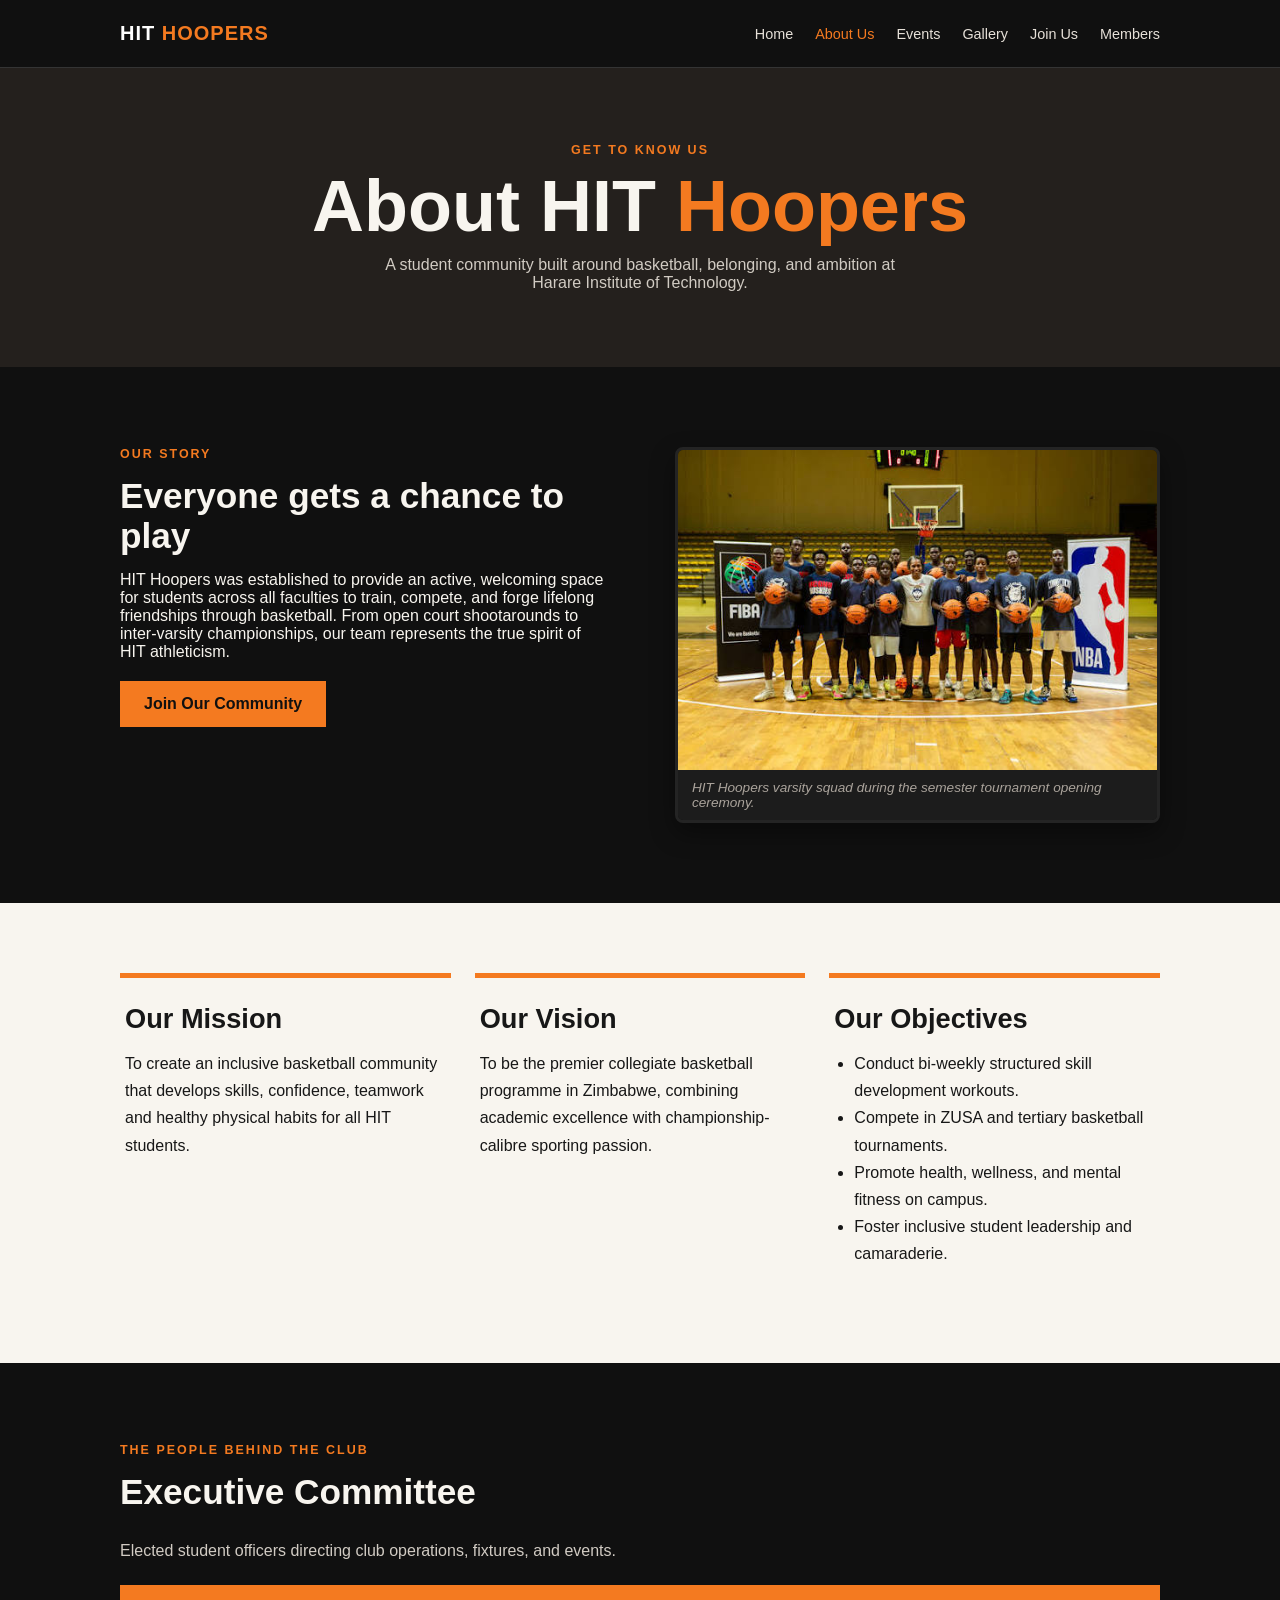
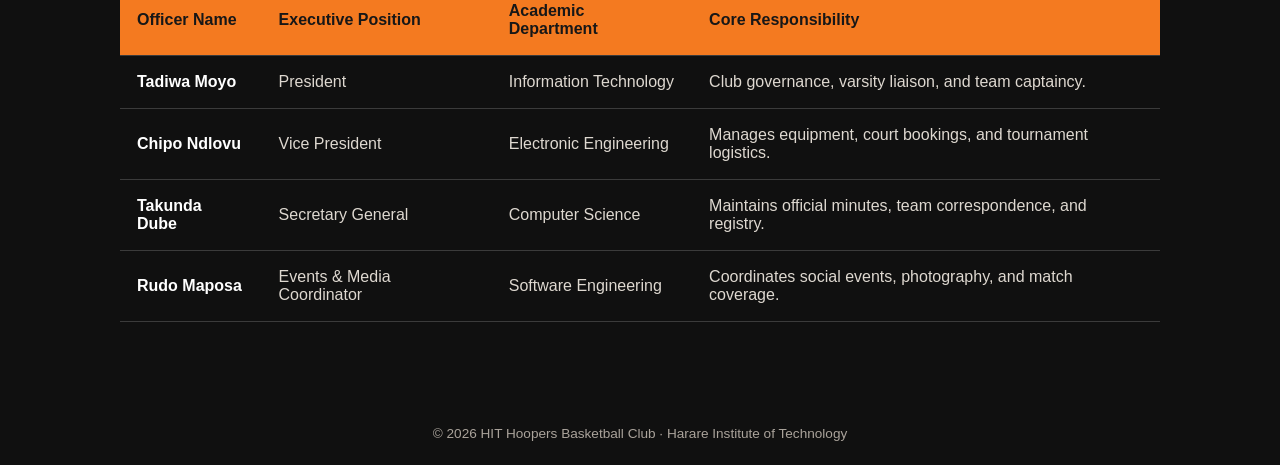
==== about.html @ 49d8e0f3 "feat: complete ICS 2102 Web Development Mini Project - HIT Hoopers website" ====
<!DOCTYPE html>
<html lang="en">
<head>
  <meta charset="UTF-8">
  <meta name="viewport" content="width=device-width, initial-scale=1.0">
  <title>HIT Hoopers | About Us</title>
  <link rel="stylesheet" href="css/style.css">
  <script src="JS/script.js" defer></script>
</head>
<body>
  <header class="site-header">
    <nav class="navigation">
      <a class="logo" href="index.html">HIT <span>HOOPERS</span></a>
      <ul class="nav-links">
        <li><a href="index.html">Home</a></li>
        <li><a class="active" href="about.html">About Us</a></li>
        <li><a href="events.html">Events</a></li>
        <li><a href="gallery.html">Gallery</a></li>
        <li><a href="contact.html">Join Us</a></li>
        <li><a href="members.php">Members</a></li>
      </ul>
    </nav>
  </header>

  <main>
    <section class="page-banner reveal">
      <p class="eyebrow">GET TO KNOW US</p>
      <h1>About HIT <span>Hoopers</span></h1>
      <p>A student community built around basketball, belonging, and ambition at Harare Institute of Technology.</p>
    </section>

    <!-- Club Story with Featured Image -->
    <section class="about-introduction content-section reveal">
      <div>
        <p class="eyebrow">OUR STORY</p>
        <h2>Everyone gets a chance to play</h2>
        <p style="margin-top: 15px; margin-bottom: 20px;">
          HIT Hoopers was established to provide an active, welcoming space for students
          across all faculties to train, compete, and forge lifelong friendships through basketball.
          From open court shootarounds to inter-varsity championships, our team represents
          the true spirit of HIT athleticism.
        </p>
        <a class="button" href="contact.html">Join Our Community</a>
      </div>

      <div>
        <figure style="overflow: hidden; border-radius: 8px; border: 3px solid #242424; box-shadow: 0 10px 25px rgba(0,0,0,0.4);">
          <img src="images/campus-hoops-team-lineup.jpeg" alt="HIT Hoopers basketball team lineup" style="width: 100%; height: auto; display: block; object-fit: cover;">
          <figcaption style="padding: 10px 14px; background: #1c1c1c; color: #aaa39b; font-size: 0.85rem; font-style: italic;">
            HIT Hoopers varsity squad during the semester tournament opening ceremony.
          </figcaption>
        </figure>
      </div>
    </section>

    <!-- Mission, Vision & Objectives (Lists demonstration) -->
    <section class="purpose-section reveal">
      <article class="purpose-card">
        <h2>Our Mission</h2>
        <p>To create an inclusive basketball community that develops skills, confidence, teamwork and healthy physical habits for all HIT students.</p>
      </article>

      <article class="purpose-card">
        <h2>Our Vision</h2>
        <p>To be the premier collegiate basketball programme in Zimbabwe, combining academic excellence with championship-calibre sporting passion.</p>
      </article>

      <article class="purpose-card">
        <h2>Our Objectives</h2>
        <ul>
          <li>Conduct bi-weekly structured skill development workouts.</li>
          <li>Compete in ZUSA and tertiary basketball tournaments.</li>
          <li>Promote health, wellness, and mental fitness on campus.</li>
          <li>Foster inclusive student leadership and camaraderie.</li>
        </ul>
      </article>
    </section>

    <!-- Committee Members Table (Table demonstration) -->
    <section class="committee-section content-section reveal">
      <div>
        <p class="eyebrow">THE PEOPLE BEHIND THE CLUB</p>
        <h2>Executive Committee</h2>
        <p style="color: #d1cbc3; margin-bottom: 25px;">Elected student officers directing club operations, fixtures, and events.</p>
      </div>

      <div class="table-wrapper">
        <table>
          <thead>
            <tr>
              <th>Officer Name</th>
              <th>Executive Position</th>
              <th>Academic Department</th>
              <th>Core Responsibility</th>
            </tr>
          </thead>
          <tbody>
            <tr>
              <td style="font-weight: bold; color: #fff;">Tadiwa Moyo</td>
              <td>President</td>
              <td>Information Technology</td>
              <td>Club governance, varsity liaison, and team captaincy.</td>
            </tr>
            <tr>
              <td style="font-weight: bold; color: #fff;">Chipo Ndlovu</td>
              <td>Vice President</td>
              <td>Electronic Engineering</td>
              <td>Manages equipment, court bookings, and tournament logistics.</td>
            </tr>
            <tr>
              <td style="font-weight: bold; color: #fff;">Takunda Dube</td>
              <td>Secretary General</td>
              <td>Computer Science</td>
              <td>Maintains official minutes, team correspondence, and registry.</td>
            </tr>
            <tr>
              <td style="font-weight: bold; color: #fff;">Rudo Maposa</td>
              <td>Events & Media Coordinator</td>
              <td>Software Engineering</td>
              <td>Coordinates social events, photography, and match coverage.</td>
            </tr>
          </tbody>
        </table>
      </div>
    </section>
  </main>

  <footer class="site-footer">
    <p>&copy; 2026 HIT Hoopers Basketball Club · Harare Institute of Technology</p>
  </footer>
</body>
</html>
---- css/style.css ----
/* A small reset makes spacing more predictable on every browser. */
* {
  box-sizing: border-box;
  margin: 0;
  padding: 0;
}

body {
  background-color: #101010;
  color: #f8f5ef;
  font-family: Arial, Helvetica, sans-serif;
}

.site-header {
  background-color: #101010;
  border-bottom: 1px solid #343434;
  position: sticky;
  top: 0;
  transition: background-color 0.3s, box-shadow 0.3s;
  z-index: 10;
}

.site-header.scrolled {
  background-color: rgba(16, 16, 16, 0.96);
  box-shadow: 0 5px 18px rgba(0, 0, 0, 0.35);
}

.navigation {
  align-items: center;
  display: flex;
  justify-content: space-between;
  margin: auto;
  max-width: 1100px;
  padding: 22px 30px;
}

.logo {
  color: #ffffff;
  font-size: 1.25rem;
  font-weight: bold;
  letter-spacing: 1px;
  text-decoration: none;
}

.logo span,
.eyebrow,
h1 span {
  color: #f47a20;
}

.nav-links {
  display: flex;
  gap: 22px;
  list-style: none;
}

.nav-links a {
  color: #e6e0d8;
  font-size: 0.9rem;
  text-decoration: none;
}

.nav-links a:hover,
.nav-links .active {
  color: #f47a20;
}

.hero {
  align-items: center;
  background: linear-gradient(115deg, #171717 55%, #27211d);
  display: flex;
  gap: 70px;
  justify-content: center;
  min-height: 510px;
  padding: 70px 30px;
  position: relative;
}

.hero::before {
  animation: court-lines 12s linear infinite;
  background-image: repeating-linear-gradient(90deg, transparent 0, transparent 95px, rgba(244, 122, 32, 0.08) 96px, transparent 97px);
  content: "";
  inset: 0;
  pointer-events: none;
  position: absolute;
}

.hero-content,
.basketball {
  position: relative;
}

.hero-content {
  max-width: 530px;
}

.eyebrow {
  font-size: 0.78rem;
  font-weight: bold;
  letter-spacing: 2px;
  margin-bottom: 15px;
}

h1 {
  font-size: clamp(3rem, 7vw, 5.5rem);
  line-height: 0.95;
  margin-bottom: 22px;
}

.hero-text {
  color: #d1cbc3;
  font-size: 1.1rem;
  line-height: 1.6;
  margin-bottom: 30px;
  max-width: 480px;
}

.anime-quote {
  background: rgba(244, 122, 32, 0.1);
  border-left: 4px solid #f47a20;
  color: #ffffff;
  font-size: 1.15rem;
  font-style: italic;
  line-height: 1.5;
  margin: 0 0 28px;
  max-width: 470px;
  padding: 15px 18px;
}

.quote-label {
  color: #f47a20;
  display: block;
  font-size: 0.7rem;
  font-style: normal;
  font-weight: bold;
  letter-spacing: 1.8px;
  margin-bottom: 5px;
}

.anime-quote cite {
  color: #d1cbc3;
  display: block;
  font-size: 0.8rem;
  font-style: normal;
  margin-top: 6px;
}

.button {
  background-color: #f47a20;
  color: #101010;
  display: inline-block;
  font-weight: bold;
  padding: 14px 24px;
  text-decoration: none;
}

.button:hover {
  background-color: #ff974a;
}

/* This circle and its curved lines create a basketball without an image. */
.basketball {
  background-color: #f47a20;
  border: 7px solid #171717;
  border-radius: 50%;
  height: 250px;
  overflow: hidden;
  position: relative;
  transform: rotate(-12deg);
  width: 250px;
}

.ball-line {
  border: 6px solid #171717;
  border-radius: 50%;
  position: absolute;
}

.line-one {
  height: 360px;
  left: -195px;
  top: -61px;
  width: 300px;
}

.line-two {
  height: 360px;
  right: -195px;
  top: -61px;
  width: 300px;
}

.line-three {
  border-left: 0;
  border-right: 0;
  height: 160px;
  left: -8px;
  top: 40px;
  width: 250px;
}

.welcome-section {
  align-items: center;
  background-color: #f8f5ef;
  color: #161616;
  display: flex;
  gap: 80px;
  justify-content: center;
  padding: 70px 30px;
}

h2 {
  font-size: 2.2rem;
}

.welcome-section > p {
  line-height: 1.7;
  max-width: 470px;
}

.site-footer {
  color: #aaa39b;
  font-size: 0.85rem;
  padding: 24px 30px;
  text-align: center;
}

/* Gentle page and hover animations. */
.page-banner > *, .hero-content, .welcome-section > * { animation: appear 0.8s ease-out both; }
.page-banner > *:nth-child(2) { animation-delay: 0.12s; }
.page-banner > *:nth-child(3) { animation-delay: 0.24s; }
.basketball { animation: float-ball 3.5s ease-in-out infinite; }
@keyframes appear { from { opacity: 0; transform: translateY(20px); } to { opacity: 1; transform: translateY(0); } }
@keyframes float-ball { 0%, 100% { transform: rotate(-12deg) translateY(0); } 50% { transform: rotate(-4deg) translateY(-13px); } }
@keyframes court-lines { from { background-position: 0 0; } to { background-position: 192px 0; } }

.js-enabled .reveal { opacity: 0; transform: translateY(35px); transition: opacity 0.75s ease-out, transform 0.75s ease-out; }
.js-enabled .reveal.visible { opacity: 1; transform: translateY(0); }

/* Events */
.section-intro { color: #f47a20; font-weight: bold; margin-bottom: 22px; text-transform: uppercase; }
.event-list { display: grid; gap: 18px; grid-template-columns: repeat(3, 1fr); }
.event-card { animation: appear 0.7s ease-out both; background: #242424; border-bottom: 4px solid #f47a20; padding: 28px; transition: transform 0.25s, background-color 0.25s; }
.event-card:hover { background-color: #302b27; transform: translateY(-8px); }
.event-date { color: #f47a20; font-weight: bold; letter-spacing: 1px; margin-bottom: 25px; }
.event-card h2 { font-size: 1.55rem; margin-bottom: 10px; }.event-card > p:not(.event-date) { color: #d1cbc3; margin-bottom: 28px; }.event-card a { color: #fff; font-weight: bold; text-decoration: none; }

@media (max-width: 950px) {
  .event-list {
    grid-template-columns: repeat(2, minmax(0, 1fr));
  }
}

@media (max-width: 560px) {
  .events-section.content-section {
    padding-left: 18px;
    padding-right: 18px;
  }

  .event-list {
    grid-template-columns: 1fr;
  }

  .event-card {
    padding: 23px;
  }

  .event-card h2 {
    font-size: 1.35rem;
  }
}

/* Gallery */
.gallery-grid { display: grid; gap: 18px; grid-template-columns: repeat(3, 1fr); }
.gallery-item { align-items: center; animation: appear 0.8s ease-out both; display: flex; flex-direction: column; height: 220px; justify-content: center; margin: 0; overflow: hidden; position: relative; transition: transform 0.3s; }
.gallery-item:hover { transform: scale(1.04); }.gallery-item:hover .gallery-symbol { transform: scale(1.2) rotate(12deg); }.gallery-symbol { font-size: 4.5rem; transition: transform 0.35s; }.gallery-item figcaption { bottom: 18px; font-weight: bold; position: absolute; }
.gallery-one, .gallery-four { background: #db6419; }.gallery-two, .gallery-five { background: #53443b; }.gallery-three, .gallery-six { background: #8b3323; }.gallery-note { color: #aaa39b; margin-top: 25px; text-align: center; }

.gallery-item img {
  height: 100%;
  object-fit: cover;
  transition: transform 0.4s ease;
  width: 100%;
}

.gallery-item:hover img {
  transform: scale(1.12);
}

.purpose-card, .event-card, .gallery-item { transition: transform 0.35s ease, box-shadow 0.35s ease, background-color 0.25s; }
.purpose-card:hover, .gallery-item:hover { box-shadow: 0 14px 28px rgba(0, 0, 0, 0.25); transform: translateY(-8px); }

/* Join form and PHP response */
.contact-section { display: grid; gap: 80px; grid-template-columns: 1fr 1fr; }.contact-copy h2 { margin-bottom: 20px; }.contact-copy > p:last-child { color: #d1cbc3; line-height: 1.8; }
.join-form { background: #242424; display: flex; flex-direction: column; padding: 30px; }.join-form label { font-weight: bold; margin: 12px 0 7px; }.join-form input, .join-form textarea { background: #151515; border: 1px solid #555; color: #fff; font: inherit; padding: 12px; }.join-form input:focus, .join-form textarea:focus { border-color: #f47a20; outline: none; }.join-form .button { border: 0; cursor: pointer; margin-top: 12px; text-align: left; }.form-message { color: #ff974a; min-height: 20px; padding-top: 10px; }
.response-page { align-items: center; display: flex; justify-content: center; min-height: 100vh; padding: 30px; }.response-card { animation: appear 0.8s ease-out; background: #242424; max-width: 600px; padding: 55px; text-align: center; }.response-card h1 { font-size: 3rem; margin-bottom: 20px; }.response-card > p:not(.eyebrow) { color: #d1cbc3; line-height: 1.7; margin-bottom: 28px; }

/* About page */
.page-banner {
  background-color: #24201d;
  padding: 75px 30px;
  text-align: center;
}

.page-banner h1 {
  font-size: clamp(2.8rem, 6vw, 4.5rem);
  margin-bottom: 16px;
}

.page-banner > p:last-child {
  color: #d1cbc3;
  margin: auto;
  max-width: 550px;
}

.content-section {
  margin: auto;
  max-width: 1100px;
  padding: 80px 30px;
}

.about-introduction {
  align-items: start;
  display: grid;
  gap: 70px;
  grid-template-columns: 1fr 1fr;
}

.about-introduction > p {
  color: #d1cbc3;
  font-size: 1.08rem;
  line-height: 1.8;
}

.purpose-section {
  background-color: #f8f5ef;
  color: #171717;
  display: grid;
  gap: 24px;
  grid-template-columns: repeat(3, 1fr);
  padding: 70px max(30px, calc((100% - 1040px) / 2));
}

.purpose-card {
  border-top: 5px solid #f47a20;
  padding: 25px 5px;
}

.purpose-card h2 {
  font-size: 1.7rem;
  margin-bottom: 15px;
}

.purpose-card p,
.purpose-card li {
  line-height: 1.7;
}

.purpose-card ul {
  padding-left: 20px;
}

.committee-section h2 {
  margin-bottom: 30px;
}

.table-wrapper {
  overflow-x: auto;
}

table {
  border-collapse: collapse;
  min-width: 650px;
  width: 100%;
}

th,
td {
  border-bottom: 1px solid #3b3b3b;
  padding: 17px;
  text-align: left;
}

th {
  background-color: #f47a20;
  color: #171717;
}

td {
  color: #ded8d0;
}

@media (max-width: 700px) {
  .navigation,
  .hero,
  .welcome-section {
    align-items: flex-start;
    flex-direction: column;
  }

  .navigation {
    gap: 18px;
  }

  .nav-links {
    flex-wrap: wrap;
    gap: 12px 18px;
  }

  .hero {
    gap: 40px;
  }

  .basketball {
    align-self: center;
    height: 190px;
    width: 190px;
  }

  .about-introduction,
  .purpose-section,
  .event-list,
  .gallery-grid,
  .contact-section {
    grid-template-columns: 1fr;
  }

  .about-introduction {
    gap: 25px;
  }
}

/* ==========================================================================
   Interactive Enhancements: Filters, Modal Lightbox, & Detailed Forms
   ========================================================================== */

/* Filter Controls for Events (onclick demonstration) */
.events-header-bar {
  display: flex;
  justify-content: space-between;
  align-items: center;
  flex-wrap: wrap;
  gap: 15px;
  margin-bottom: 25px;
}

.filter-controls {
  display: flex;
  gap: 10px;
  flex-wrap: wrap;
}

.filter-btn {
  background: #242424;
  border: 1px solid #444;
  color: #d1cbc3;
  padding: 8px 16px;
  border-radius: 20px;
  font-size: 0.85rem;
  font-weight: bold;
  cursor: pointer;
  transition: all 0.25s ease;
}

.filter-btn:hover,
.filter-btn.active {
  background: #f47a20;
  border-color: #f47a20;
  color: #101010;
}

/* Gallery Modal / Lightbox (interactive onclick modal) */
.gallery-modal {
  display: none;
  position: fixed;
  z-index: 1000;
  inset: 0;
  background-color: rgba(0, 0, 0, 0.85);
  backdrop-filter: blur(5px);
  justify-content: center;
  align-items: center;
  padding: 20px;
}

.gallery-modal.open {
  display: flex;
  animation: appear 0.3s ease-out;
}

.gallery-modal-content {
  position: relative;
  max-width: 900px;
  width: 100%;
  background: #1e1e1e;
  border: 1px solid #444;
  border-radius: 8px;
  padding: 18px;
  text-align: center;
}

.gallery-modal-content img {
  max-height: 75vh;
  width: auto;
  max-width: 100%;
  border-radius: 4px;
  object-fit: contain;
}

.gallery-modal-close {
  position: absolute;
  top: 10px;
  right: 16px;
  color: #fff;
  font-size: 2.2rem;
  font-weight: bold;
  cursor: pointer;
  transition: color 0.2s;
  line-height: 1;
}

.gallery-modal-close:hover {
  color: #f47a20;
}

/* Enhanced Form Controls (select, radio buttons, fieldsets) */
.join-form select {
  background: #151515;
  border: 1px solid #555;
  color: #fff;
  font: inherit;
  padding: 12px;
}

.join-form select:focus {
  border-color: #f47a20;
  outline: none;
}

.radio-group {
  display: flex;
  gap: 20px;
  margin: 10px 0 16px;
  flex-wrap: wrap;
}

.radio-label {
  display: flex;
  align-items: center;
  gap: 8px;
  cursor: pointer;
  font-size: 0.95rem;
  color: #d1cbc3;
}

.radio-label input[type="radio"] {
  accent-color: #f47a20;
  width: 18px;
  height: 18px;
}

/* Ordered list styling for membership steps */
.steps-list {
  counter-reset: step-counter;
  list-style: none;
  padding-left: 0;
  margin-top: 20px;
}

.steps-list li {
  counter-increment: step-counter;
  position: relative;
  padding-left: 45px;
  margin-bottom: 22px;
  line-height: 1.6;
}

.steps-list li::before {
  content: counter(step-counter);
  position: absolute;
  left: 0;
  top: 0;
  background-color: #f47a20;
  color: #101010;
  font-weight: bold;
  border-radius: 50%;
  width: 30px;
  height: 30px;
  display: flex;
  align-items: center;
  justify-content: center;
  font-size: 0.9rem;
}
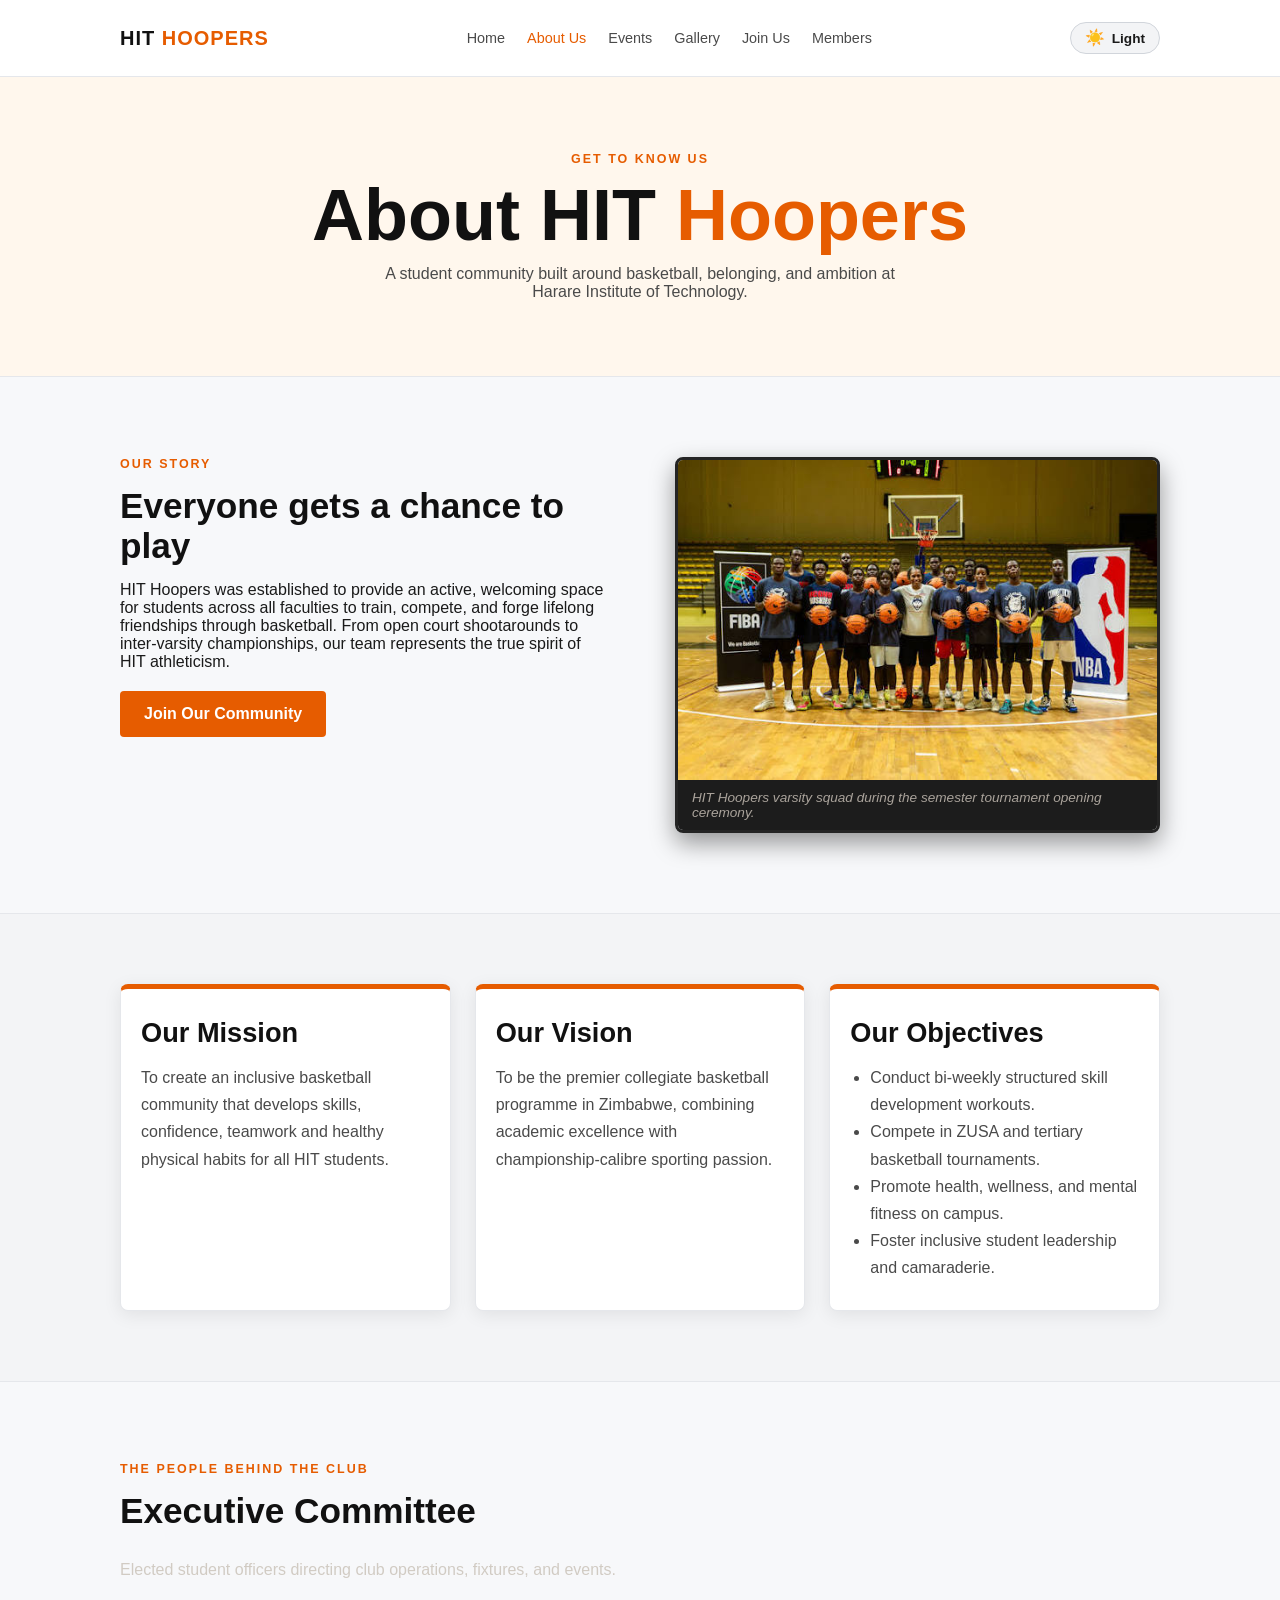
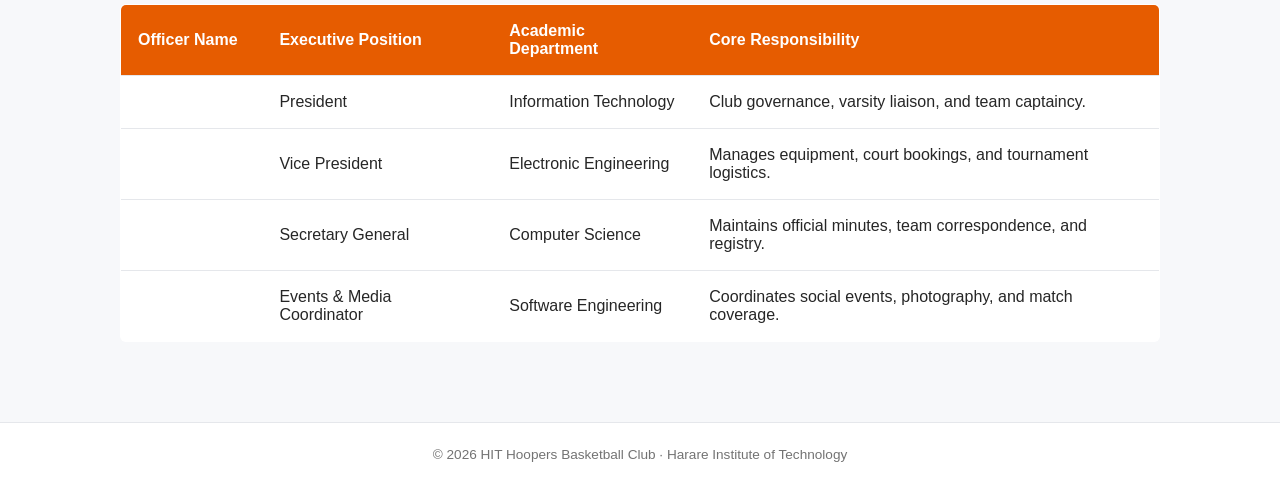
==== commit 28a0eb16: "feat: add automatic browser theme detection and interactive light/dark mode switcher" ====
--- a/about.html
+++ b/about.html
@@ -5,6 +5,9 @@
   <meta name="viewport" content="width=device-width, initial-scale=1.0">
   <title>HIT Hoopers | About Us</title>
   <link rel="stylesheet" href="css/style.css">
+  <script>
+    (function(){var s=localStorage.getItem('hit_hoopers_theme');var d=window.matchMedia&&window.matchMedia('(prefers-color-scheme: dark)').matches;document.documentElement.setAttribute('data-theme',s||(d?'dark':'light'));})();
+  </script>
   <script src="JS/script.js" defer></script>
 </head>
 <body>
@@ -19,6 +22,10 @@
         <li><a href="contact.html">Join Us</a></li>
         <li><a href="members.php">Members</a></li>
       </ul>
+      <button id="theme-toggle" class="theme-toggle-btn" type="button" aria-label="Toggle theme" title="Switch between Dark and Light mode">
+        <span class="theme-icon">🌙</span>
+        <span class="theme-label">Dark</span>
+      </button>
     </nav>
   </header>
 
--- a/css/style.css
+++ b/css/style.css
@@ -1,3 +1,72 @@
+/* ==========================================================================
+   CSS Custom Properties (Dark / Light Theme System)
+   ========================================================================== */
+:root {
+  --bg-body: #101010;
+  --bg-header: #101010;
+  --bg-header-scrolled: rgba(16, 16, 16, 0.96);
+  --bg-hero: linear-gradient(115deg, #171717 55%, #27211d);
+  --bg-banner: #24201d;
+  --bg-card: #242424;
+  --bg-card-hover: #302b27;
+  --bg-welcome: #f8f5ef;
+  --text-welcome: #161616;
+  --bg-purpose: #f8f5ef;
+  --text-purpose: #171717;
+  --text-primary: #f8f5ef;
+  --text-secondary: #d1cbc3;
+  --text-muted: #aaa39b;
+  --text-heading: #ffffff;
+  --accent: #f47a20;
+  --accent-hover: #ff974a;
+  --border-color: #343434;
+  --input-bg: #151515;
+  --input-border: #555555;
+  --input-text: #ffffff;
+  --table-border: #3b3b3b;
+  --table-th-bg: #f47a20;
+  --table-th-text: #171717;
+  --table-td-text: #ded8d0;
+  --modal-bg: #1e1e1e;
+  --shadow-card: 0 5px 18px rgba(0, 0, 0, 0.35);
+  --theme-btn-bg: #222222;
+  --theme-btn-border: #444444;
+  --theme-btn-text: #f8f5ef;
+}
+
+[data-theme="light"] {
+  --bg-body: #f7f8fa;
+  --bg-header: #ffffff;
+  --bg-header-scrolled: rgba(255, 255, 255, 0.96);
+  --bg-hero: linear-gradient(115deg, #ffffff 45%, #ffedd5 100%);
+  --bg-banner: #fff7ed;
+  --bg-card: #ffffff;
+  --bg-card-hover: #fff3e6;
+  --bg-welcome: #ffffff;
+  --text-welcome: #1a1a1a;
+  --bg-purpose: #f3f4f6;
+  --text-purpose: #1a1a1a;
+  --text-primary: #1a1a1a;
+  --text-secondary: #4a4a4a;
+  --text-muted: #737373;
+  --text-heading: #111111;
+  --accent: #e65c00;
+  --accent-hover: #f47a20;
+  --border-color: #e5e7eb;
+  --input-bg: #ffffff;
+  --input-border: #d1d5db;
+  --input-text: #1a1a1a;
+  --table-border: #e5e7eb;
+  --table-th-bg: #e65c00;
+  --table-th-text: #ffffff;
+  --table-td-text: #262626;
+  --modal-bg: #ffffff;
+  --shadow-card: 0 4px 18px rgba(0, 0, 0, 0.08);
+  --theme-btn-bg: #f3f4f6;
+  --theme-btn-border: #d1d5db;
+  --theme-btn-text: #1a1a1a;
+}
+
 /* A small reset makes spacing more predictable on every browser. */
 * {
   box-sizing: border-box;
@@ -6,23 +75,24 @@
 }
 
 body {
-  background-color: #101010;
-  color: #f8f5ef;
+  background-color: var(--bg-body);
+  color: var(--text-primary);
   font-family: Arial, Helvetica, sans-serif;
+  transition: background-color 0.3s ease, color 0.3s ease;
 }
 
 .site-header {
-  background-color: #101010;
-  border-bottom: 1px solid #343434;
+  background-color: var(--bg-header);
+  border-bottom: 1px solid var(--border-color);
   position: sticky;
   top: 0;
-  transition: background-color 0.3s, box-shadow 0.3s;
+  transition: background-color 0.3s, box-shadow 0.3s, border-color 0.3s;
   z-index: 10;
 }
 
 .site-header.scrolled {
-  background-color: rgba(16, 16, 16, 0.96);
-  box-shadow: 0 5px 18px rgba(0, 0, 0, 0.35);
+  background-color: var(--bg-header-scrolled);
+  box-shadow: var(--shadow-card);
 }
 
 .navigation {
@@ -32,48 +102,82 @@
   margin: auto;
   max-width: 1100px;
   padding: 22px 30px;
+  gap: 20px;
 }
 
 .logo {
-  color: #ffffff;
+  color: var(--text-heading);
   font-size: 1.25rem;
   font-weight: bold;
   letter-spacing: 1px;
   text-decoration: none;
+  transition: color 0.3s ease;
 }
 
 .logo span,
 .eyebrow,
 h1 span {
-  color: #f47a20;
+  color: var(--accent);
 }
 
 .nav-links {
   display: flex;
   gap: 22px;
   list-style: none;
+  align-items: center;
 }
 
 .nav-links a {
-  color: #e6e0d8;
+  color: var(--text-secondary);
   font-size: 0.9rem;
   text-decoration: none;
+  transition: color 0.2s;
 }
 
 .nav-links a:hover,
 .nav-links .active {
-  color: #f47a20;
+  color: var(--accent);
+}
+
+/* Interactive Theme Toggle Button */
+.theme-toggle-btn {
+  align-items: center;
+  background-color: var(--theme-btn-bg);
+  border: 1px solid var(--theme-btn-border);
+  border-radius: 20px;
+  color: var(--theme-btn-text);
+  cursor: pointer;
+  display: inline-flex;
+  font-family: inherit;
+  font-size: 0.85rem;
+  font-weight: 600;
+  gap: 7px;
+  padding: 7px 14px;
+  transition: all 0.25s ease;
+  user-select: none;
+}
+
+.theme-toggle-btn:hover {
+  border-color: var(--accent);
+  color: var(--accent);
+  transform: translateY(-1px);
+}
+
+.theme-toggle-btn .theme-icon {
+  font-size: 1rem;
+  line-height: 1;
 }
 
 .hero {
   align-items: center;
-  background: linear-gradient(115deg, #171717 55%, #27211d);
+  background: var(--bg-hero);
   display: flex;
   gap: 70px;
   justify-content: center;
   min-height: 510px;
   padding: 70px 30px;
   position: relative;
+  transition: background 0.3s ease;
 }
 
 .hero::before {
@@ -105,10 +209,11 @@
   font-size: clamp(3rem, 7vw, 5.5rem);
   line-height: 0.95;
   margin-bottom: 22px;
+  color: var(--text-heading);
 }
 
 .hero-text {
-  color: #d1cbc3;
+  color: var(--text-secondary);
   font-size: 1.1rem;
   line-height: 1.6;
   margin-bottom: 30px;
@@ -117,18 +222,19 @@
 
 .anime-quote {
   background: rgba(244, 122, 32, 0.1);
-  border-left: 4px solid #f47a20;
-  color: #ffffff;
+  border-left: 4px solid var(--accent);
+  color: var(--text-heading);
   font-size: 1.15rem;
   font-style: italic;
   line-height: 1.5;
   margin: 0 0 28px;
   max-width: 470px;
   padding: 15px 18px;
+  border-radius: 0 6px 6px 0;
 }
 
 .quote-label {
-  color: #f47a20;
+  color: var(--accent);
   display: block;
   font-size: 0.7rem;
   font-style: normal;
@@ -138,7 +244,7 @@
 }
 
 .anime-quote cite {
-  color: #d1cbc3;
+  color: var(--text-secondary);
   display: block;
   font-size: 0.8rem;
   font-style: normal;
@@ -146,16 +252,19 @@
 }
 
 .button {
-  background-color: #f47a20;
-  color: #101010;
+  background-color: var(--accent);
+  color: #ffffff;
   display: inline-block;
   font-weight: bold;
   padding: 14px 24px;
   text-decoration: none;
+  border-radius: 4px;
+  transition: background-color 0.2s, transform 0.2s;
 }
 
 .button:hover {
-  background-color: #ff974a;
+  background-color: var(--accent-hover);
+  transform: translateY(-1px);
 }
 
 /* This circle and its curved lines create a basketball without an image. */
@@ -201,16 +310,20 @@
 
 .welcome-section {
   align-items: center;
-  background-color: #f8f5ef;
-  color: #161616;
+  background-color: var(--bg-welcome);
+  color: var(--text-welcome);
   display: flex;
   gap: 80px;
   justify-content: center;
   padding: 70px 30px;
+  border-top: 1px solid var(--border-color);
+  border-bottom: 1px solid var(--border-color);
+  transition: background-color 0.3s ease, color 0.3s ease;
 }
 
 h2 {
   font-size: 2.2rem;
+  color: var(--text-heading);
 }
 
 .welcome-section > p {
@@ -219,10 +332,13 @@
 }
 
 .site-footer {
-  color: #aaa39b;
+  background-color: var(--bg-header);
+  border-top: 1px solid var(--border-color);
+  color: var(--text-muted);
   font-size: 0.85rem;
   padding: 24px 30px;
   text-align: center;
+  transition: background-color 0.3s ease, color 0.3s ease;
 }
 
 /* Gentle page and hover animations. */
@@ -238,12 +354,42 @@
 .js-enabled .reveal.visible { opacity: 1; transform: translateY(0); }
 
 /* Events */
-.section-intro { color: #f47a20; font-weight: bold; margin-bottom: 22px; text-transform: uppercase; }
+.section-intro { color: var(--accent); font-weight: bold; margin-bottom: 22px; text-transform: uppercase; }
 .event-list { display: grid; gap: 18px; grid-template-columns: repeat(3, 1fr); }
-.event-card { animation: appear 0.7s ease-out both; background: #242424; border-bottom: 4px solid #f47a20; padding: 28px; transition: transform 0.25s, background-color 0.25s; }
-.event-card:hover { background-color: #302b27; transform: translateY(-8px); }
-.event-date { color: #f47a20; font-weight: bold; letter-spacing: 1px; margin-bottom: 25px; }
-.event-card h2 { font-size: 1.55rem; margin-bottom: 10px; }.event-card > p:not(.event-date) { color: #d1cbc3; margin-bottom: 28px; }.event-card a { color: #fff; font-weight: bold; text-decoration: none; }
+.event-card { 
+  animation: appear 0.7s ease-out both; 
+  background: var(--bg-card); 
+  border: 1px solid var(--border-color);
+  border-bottom: 4px solid var(--accent); 
+  border-radius: 6px;
+  box-shadow: var(--shadow-card);
+  padding: 28px; 
+  transition: transform 0.25s, background-color 0.25s, box-shadow 0.25s; 
+}
+.event-card:hover { 
+  background-color: var(--bg-card-hover); 
+  transform: translateY(-8px); 
+}
+.event-date { 
+  color: var(--accent); 
+  font-weight: bold; 
+  letter-spacing: 1px; 
+  margin-bottom: 25px; 
+}
+.event-card h2 { 
+  color: var(--text-heading);
+  font-size: 1.55rem; 
+  margin-bottom: 10px; 
+}
+.event-card > p:not(.event-date) { 
+  color: var(--text-secondary); 
+  margin-bottom: 28px; 
+}
+.event-card a { 
+  color: var(--accent); 
+  font-weight: bold; 
+  text-decoration: none; 
+}
 
 @media (max-width: 950px) {
   .event-list {
@@ -291,24 +437,98 @@
 .purpose-card:hover, .gallery-item:hover { box-shadow: 0 14px 28px rgba(0, 0, 0, 0.25); transform: translateY(-8px); }
 
 /* Join form and PHP response */
-.contact-section { display: grid; gap: 80px; grid-template-columns: 1fr 1fr; }.contact-copy h2 { margin-bottom: 20px; }.contact-copy > p:last-child { color: #d1cbc3; line-height: 1.8; }
-.join-form { background: #242424; display: flex; flex-direction: column; padding: 30px; }.join-form label { font-weight: bold; margin: 12px 0 7px; }.join-form input, .join-form textarea { background: #151515; border: 1px solid #555; color: #fff; font: inherit; padding: 12px; }.join-form input:focus, .join-form textarea:focus { border-color: #f47a20; outline: none; }.join-form .button { border: 0; cursor: pointer; margin-top: 12px; text-align: left; }.form-message { color: #ff974a; min-height: 20px; padding-top: 10px; }
-.response-page { align-items: center; display: flex; justify-content: center; min-height: 100vh; padding: 30px; }.response-card { animation: appear 0.8s ease-out; background: #242424; max-width: 600px; padding: 55px; text-align: center; }.response-card h1 { font-size: 3rem; margin-bottom: 20px; }.response-card > p:not(.eyebrow) { color: #d1cbc3; line-height: 1.7; margin-bottom: 28px; }
+.contact-section { display: grid; gap: 80px; grid-template-columns: 1fr 1fr; }
+.contact-copy h2 { margin-bottom: 20px; color: var(--text-heading); }
+.contact-copy > p:last-child { color: var(--text-secondary); line-height: 1.8; }
+.join-form { 
+  background: var(--bg-card); 
+  border: 1px solid var(--border-color);
+  border-radius: 8px;
+  box-shadow: var(--shadow-card);
+  display: flex; 
+  flex-direction: column; 
+  padding: 30px; 
+  transition: background-color 0.3s ease, border-color 0.3s ease;
+}
+.join-form label { 
+  color: var(--text-heading);
+  font-weight: bold; 
+  margin: 12px 0 7px; 
+}
+.join-form input, 
+.join-form select,
+.join-form textarea { 
+  background: var(--input-bg); 
+  border: 1px solid var(--input-border); 
+  border-radius: 4px;
+  color: var(--input-text); 
+  font: inherit; 
+  padding: 12px; 
+  transition: border-color 0.2s;
+}
+.join-form input:focus, 
+.join-form select:focus,
+.join-form textarea:focus { 
+  border-color: var(--accent); 
+  outline: none; 
+}
+.join-form .button { 
+  border: 0; 
+  cursor: pointer; 
+  margin-top: 12px; 
+  text-align: left; 
+}
+.form-message { 
+  color: var(--accent); 
+  min-height: 20px; 
+  padding-top: 10px; 
+}
+.response-page { 
+  align-items: center; 
+  display: flex; 
+  justify-content: center; 
+  min-height: 100vh; 
+  padding: 30px; 
+  background-color: var(--bg-body);
+}
+.response-card { 
+  animation: appear 0.8s ease-out; 
+  background: var(--bg-card); 
+  border: 1px solid var(--border-color);
+  border-radius: 8px;
+  box-shadow: var(--shadow-card);
+  max-width: 600px; 
+  padding: 55px; 
+  text-align: center; 
+}
+.response-card h1 { 
+  color: var(--text-heading);
+  font-size: 3rem; 
+  margin-bottom: 20px; 
+}
+.response-card > p:not(.eyebrow) { 
+  color: var(--text-secondary); 
+  line-height: 1.7; 
+  margin-bottom: 28px; 
+}
 
 /* About page */
 .page-banner {
-  background-color: #24201d;
+  background-color: var(--bg-banner);
+  border-bottom: 1px solid var(--border-color);
   padding: 75px 30px;
   text-align: center;
+  transition: background-color 0.3s ease;
 }
 
 .page-banner h1 {
   font-size: clamp(2.8rem, 6vw, 4.5rem);
   margin-bottom: 16px;
+  color: var(--text-heading);
 }
 
 .page-banner > p:last-child {
-  color: #d1cbc3;
+  color: var(--text-secondary);
   margin: auto;
   max-width: 550px;
 }
@@ -327,32 +547,42 @@
 }
 
 .about-introduction > p {
-  color: #d1cbc3;
+  color: var(--text-secondary);
   font-size: 1.08rem;
   line-height: 1.8;
 }
 
 .purpose-section {
-  background-color: #f8f5ef;
-  color: #171717;
+  background-color: var(--bg-purpose);
+  color: var(--text-purpose);
+  border-top: 1px solid var(--border-color);
+  border-bottom: 1px solid var(--border-color);
   display: grid;
   gap: 24px;
   grid-template-columns: repeat(3, 1fr);
   padding: 70px max(30px, calc((100% - 1040px) / 2));
+  transition: background-color 0.3s ease, color 0.3s ease;
 }
 
 .purpose-card {
-  border-top: 5px solid #f47a20;
-  padding: 25px 5px;
+  background-color: var(--bg-card);
+  border: 1px solid var(--border-color);
+  border-top: 5px solid var(--accent);
+  border-radius: 8px;
+  box-shadow: var(--shadow-card);
+  padding: 28px 20px;
+  transition: transform 0.25s ease, background-color 0.25s ease;
 }
 
 .purpose-card h2 {
+  color: var(--text-heading);
   font-size: 1.7rem;
   margin-bottom: 15px;
 }
 
 .purpose-card p,
 .purpose-card li {
+  color: var(--text-secondary);
   line-height: 1.7;
 }
 
@@ -361,6 +591,7 @@
 }
 
 .committee-section h2 {
+  color: var(--text-heading);
   margin-bottom: 30px;
 }
 
@@ -372,22 +603,26 @@
   border-collapse: collapse;
   min-width: 650px;
   width: 100%;
+  background: var(--bg-card);
+  border: 1px solid var(--border-color);
+  border-radius: 6px;
+  overflow: hidden;
 }
 
 th,
 td {
-  border-bottom: 1px solid #3b3b3b;
+  border-bottom: 1px solid var(--table-border);
   padding: 17px;
   text-align: left;
 }
 
 th {
-  background-color: #f47a20;
-  color: #171717;
+  background-color: var(--table-th-bg);
+  color: var(--table-th-text);
 }
 
 td {
-  color: #ded8d0;
+  color: var(--table-td-text);
 }
 
 @media (max-width: 700px) {
@@ -451,9 +686,9 @@
 }
 
 .filter-btn {
-  background: #242424;
-  border: 1px solid #444;
-  color: #d1cbc3;
+  background: var(--bg-card);
+  border: 1px solid var(--border-color);
+  color: var(--text-secondary);
   padding: 8px 16px;
   border-radius: 20px;
   font-size: 0.85rem;
@@ -464,9 +699,9 @@
 
 .filter-btn:hover,
 .filter-btn.active {
-  background: #f47a20;
-  border-color: #f47a20;
-  color: #101010;
+  background: var(--accent);
+  border-color: var(--accent);
+  color: #ffffff;
 }
 
 /* Gallery Modal / Lightbox (interactive onclick modal) */
@@ -491,11 +726,12 @@
   position: relative;
   max-width: 900px;
   width: 100%;
-  background: #1e1e1e;
-  border: 1px solid #444;
+  background: var(--modal-bg);
+  border: 1px solid var(--border-color);
   border-radius: 8px;
   padding: 18px;
   text-align: center;
+  color: var(--text-primary);
 }
 
 .gallery-modal-content img {
@@ -510,7 +746,7 @@
   position: absolute;
   top: 10px;
   right: 16px;
-  color: #fff;
+  color: var(--text-primary);
   font-size: 2.2rem;
   font-weight: bold;
   cursor: pointer;
@@ -519,20 +755,20 @@
 }
 
 .gallery-modal-close:hover {
-  color: #f47a20;
+  color: var(--accent);
 }
 
 /* Enhanced Form Controls (select, radio buttons, fieldsets) */
 .join-form select {
-  background: #151515;
-  border: 1px solid #555;
-  color: #fff;
+  background: var(--input-bg);
+  border: 1px solid var(--input-border);
+  color: var(--input-text);
   font: inherit;
   padding: 12px;
 }
 
 .join-form select:focus {
-  border-color: #f47a20;
+  border-color: var(--accent);
   outline: none;
 }
 
@@ -549,11 +785,11 @@
   gap: 8px;
   cursor: pointer;
   font-size: 0.95rem;
-  color: #d1cbc3;
+  color: var(--text-secondary);
 }
 
 .radio-label input[type="radio"] {
-  accent-color: #f47a20;
+  accent-color: var(--accent);
   width: 18px;
   height: 18px;
 }
@@ -579,8 +815,8 @@
   position: absolute;
   left: 0;
   top: 0;
-  background-color: #f47a20;
-  color: #101010;
+  background-color: var(--accent);
+  color: #ffffff;
   font-weight: bold;
   border-radius: 50%;
   width: 30px;
@@ -591,3 +827,211 @@
   font-size: 0.9rem;
 }
 
+/* Database Stats & Table Controls (members.php) */
+.stat-card {
+  background: var(--bg-card);
+  border: 1px solid var(--border-color);
+  border-radius: 8px;
+  box-shadow: var(--shadow-card);
+  padding: 25px;
+  transition: transform 0.25s ease, background-color 0.25s ease;
+}
+
+.stat-card:hover {
+  transform: translateY(-4px);
+}
+
+.stat-number {
+  font-size: 2.6rem;
+  color: var(--text-heading);
+}
+
+.search-input {
+  background: var(--input-bg);
+  border: 1px solid var(--input-border);
+  color: var(--input-text);
+  padding: 10px 14px;
+  border-radius: 4px;
+  min-width: 280px;
+  font: inherit;
+  transition: border-color 0.2s;
+}
+
+.search-input:focus {
+  border-color: var(--accent);
+  outline: none;
+}
+
+
+/* ==========================================================================
+   Celebratory Basketball Animation for Congratulations Screen (process-form.php)
+   ========================================================================== */
+.congrats-ball-wrapper {
+  position: relative;
+  display: flex;
+  flex-direction: column;
+  align-items: center;
+  justify-content: center;
+  margin: 0 auto 25px;
+  width: 140px;
+  height: 145px;
+  cursor: pointer;
+  user-select: none;
+}
+
+.congrats-basketball {
+  width: 110px;
+  height: 110px;
+  border-radius: 50%;
+  background: radial-gradient(circle at 35% 30%, #ffa55d 0%, #f47a20 45%, #be4e03 85%, #7a2d00 100%);
+  border: 4px solid #141414;
+  position: relative;
+  overflow: hidden;
+  box-shadow: inset -6px -6px 14px rgba(0, 0, 0, 0.5),
+              inset 5px 5px 10px rgba(255, 255, 255, 0.25),
+              0 8px 20px rgba(0, 0, 0, 0.35);
+  animation: congrats-drop 0.9s cubic-bezier(0.28, 0.84, 0.42, 1) forwards,
+             congrats-idle-bounce 1.6s ease-in-out 0.9s infinite;
+  transform-origin: center bottom;
+  z-index: 2;
+  transition: filter 0.2s ease;
+}
+
+.congrats-basketball:hover {
+  filter: brightness(1.12);
+}
+
+.congrats-ball-shine {
+  position: absolute;
+  top: 10px;
+  left: 14px;
+  width: 28px;
+  height: 14px;
+  border-radius: 50%;
+  background: radial-gradient(ellipse at center, rgba(255, 255, 255, 0.45) 0%, rgba(255, 255, 255, 0) 70%);
+  transform: rotate(-35deg);
+  pointer-events: none;
+  z-index: 3;
+}
+
+.congrats-ball-line {
+  border: 3.5px solid #141414;
+  border-radius: 50%;
+  position: absolute;
+}
+
+.congrats-line-one {
+  height: 160px;
+  left: -88px;
+  top: -26px;
+  width: 130px;
+}
+
+.congrats-line-two {
+  height: 160px;
+  right: -88px;
+  top: -26px;
+  width: 130px;
+}
+
+.congrats-line-three {
+  border-left: 0;
+  border-right: 0;
+  height: 70px;
+  left: -4px;
+  top: 18px;
+  width: 114px;
+}
+
+/* Floor Shadow under Basketball */
+.congrats-ball-shadow {
+  width: 85px;
+  height: 12px;
+  background: radial-gradient(ellipse at center, rgba(0, 0, 0, 0.6) 0%, rgba(0, 0, 0, 0) 72%);
+  border-radius: 50%;
+  margin-top: 8px;
+  animation: congrats-shadow-drop 0.9s cubic-bezier(0.28, 0.84, 0.42, 1) forwards,
+             congrats-shadow-idle 1.6s ease-in-out 0.9s infinite;
+  pointer-events: none;
+  z-index: 1;
+}
+
+/* Celebratory Sparkles */
+.congrats-sparkle {
+  position: absolute;
+  font-size: 1.15rem;
+  color: #f47a20;
+  pointer-events: none;
+  animation: sparkle-pulse 1.8s ease-in-out infinite;
+}
+.congrats-sparkle-1 { top: 12px; left: -10px; animation-delay: 0.1s; }
+.congrats-sparkle-2 { top: 20px; right: -10px; animation-delay: 0.5s; color: #4ade80; }
+.congrats-sparkle-3 { bottom: 25px; left: -8px; animation-delay: 0.9s; font-size: 0.85rem; color: #ffd166; }
+.congrats-sparkle-4 { bottom: 30px; right: -6px; animation-delay: 1.3s; font-size: 0.85rem; }
+
+/* Interactive Spin on Click */
+.congrats-basketball.spin-active {
+  animation: congrats-spin 0.85s cubic-bezier(0.25, 1, 0.5, 1) forwards !important;
+}
+
+@keyframes congrats-drop {
+  0% {
+    transform: translateY(-80px) rotate(-25deg) scale(0.9, 1.1);
+    opacity: 0;
+  }
+  50% {
+    transform: translateY(0) rotate(10deg) scale(1.15, 0.85);
+    opacity: 1;
+  }
+  75% {
+    transform: translateY(-24px) rotate(-8deg) scale(0.98, 1.02);
+  }
+  90% {
+    transform: translateY(0) rotate(4deg) scale(1.06, 0.94);
+  }
+  100% {
+    transform: translateY(0) rotate(0deg) scale(1, 1);
+    opacity: 1;
+  }
+}
+
+@keyframes congrats-idle-bounce {
+  0%, 100% {
+    transform: translateY(0) rotate(-4deg) scale(1, 1);
+  }
+  50% {
+    transform: translateY(-15px) rotate(4deg) scale(0.97, 1.03);
+  }
+}
+
+@keyframes congrats-shadow-drop {
+  0% { transform: scale(0.2); opacity: 0; }
+  50% { transform: scale(1.25); opacity: 0.8; }
+  75% { transform: scale(0.65); opacity: 0.35; }
+  90% { transform: scale(1.1); opacity: 0.7; }
+  100% { transform: scale(1); opacity: 0.5; }
+}
+
+@keyframes congrats-shadow-idle {
+  0%, 100% {
+    transform: scale(1);
+    opacity: 0.55;
+  }
+  50% {
+    transform: scale(0.65);
+    opacity: 0.25;
+  }
+}
+
+@keyframes congrats-spin {
+  0% { transform: translateY(0) rotate(0deg) scale(1); }
+  50% { transform: translateY(-30px) rotate(360deg) scale(1.1); }
+  100% { transform: translateY(0) rotate(720deg) scale(1); }
+}
+
+@keyframes sparkle-pulse {
+  0%, 100% { transform: scale(0.6) rotate(0deg); opacity: 0.3; }
+  50% { transform: scale(1.2) rotate(20deg); opacity: 1; }
+}
+
+
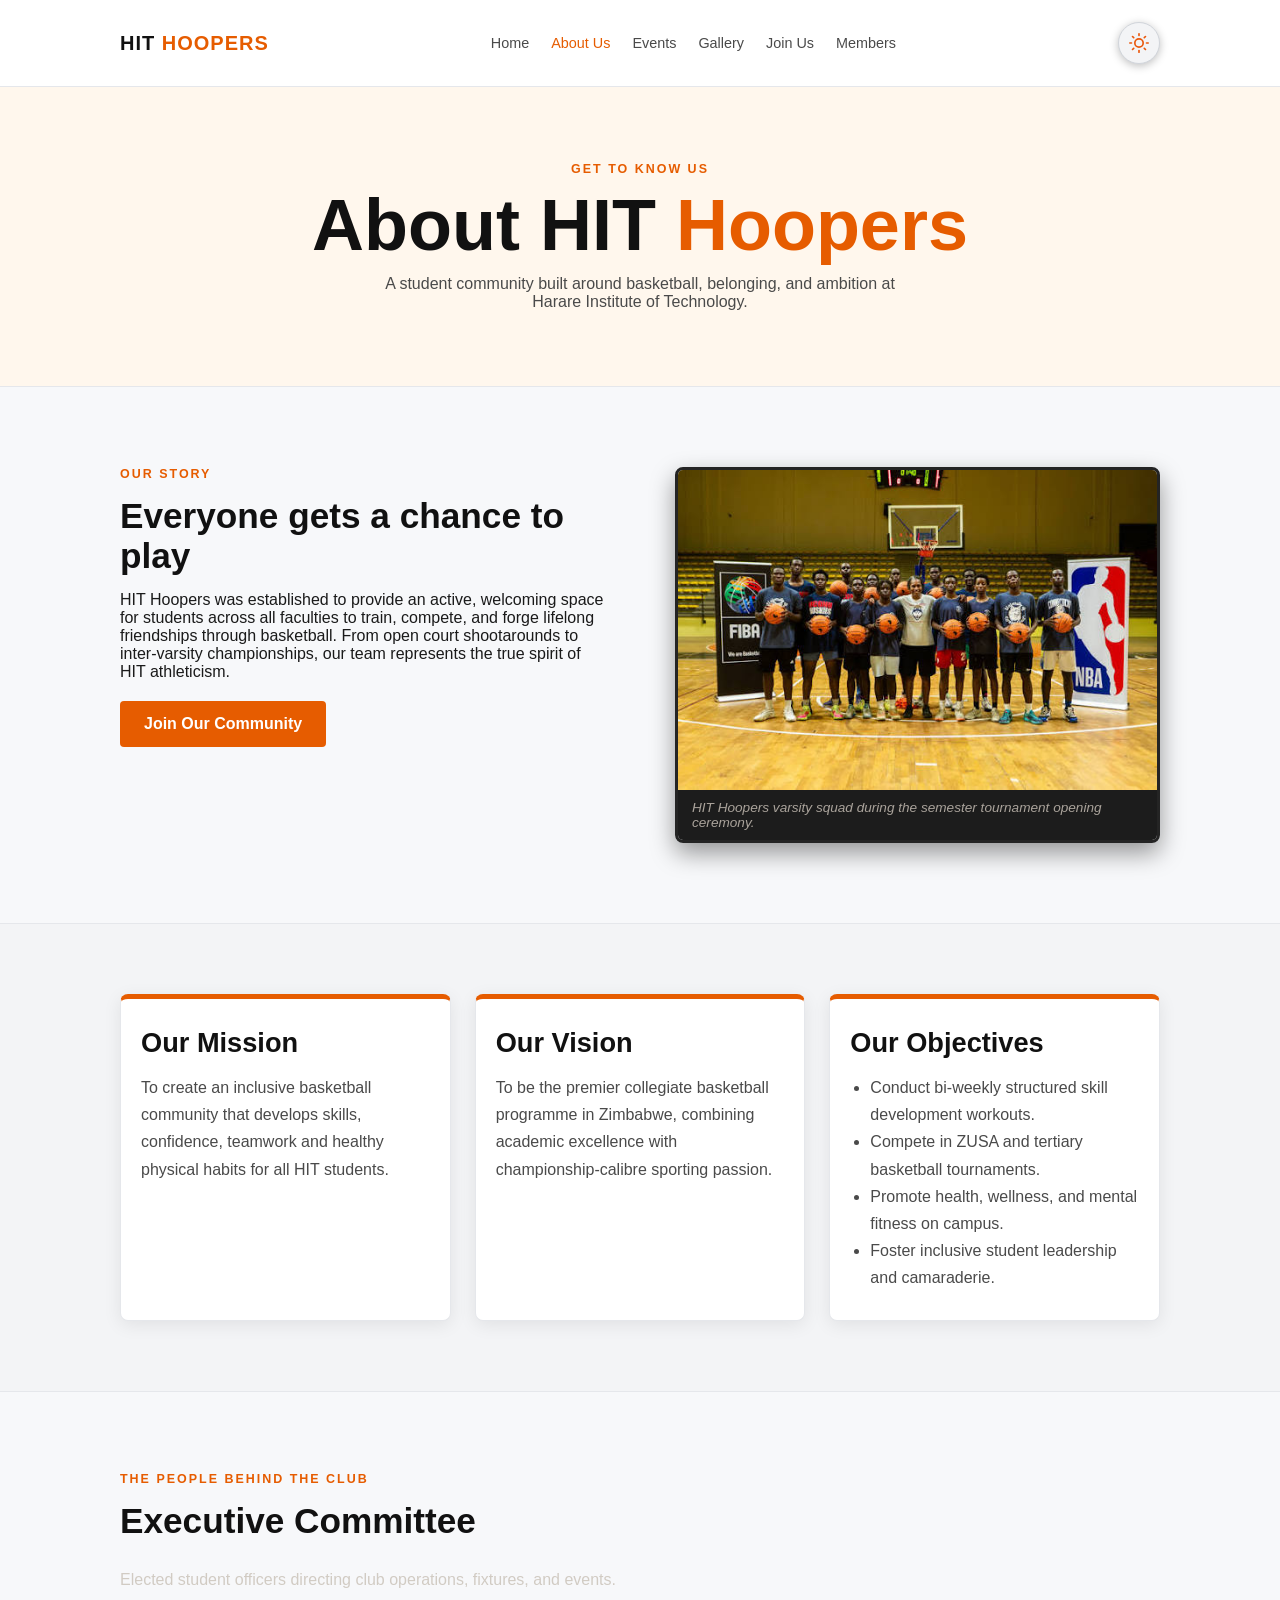
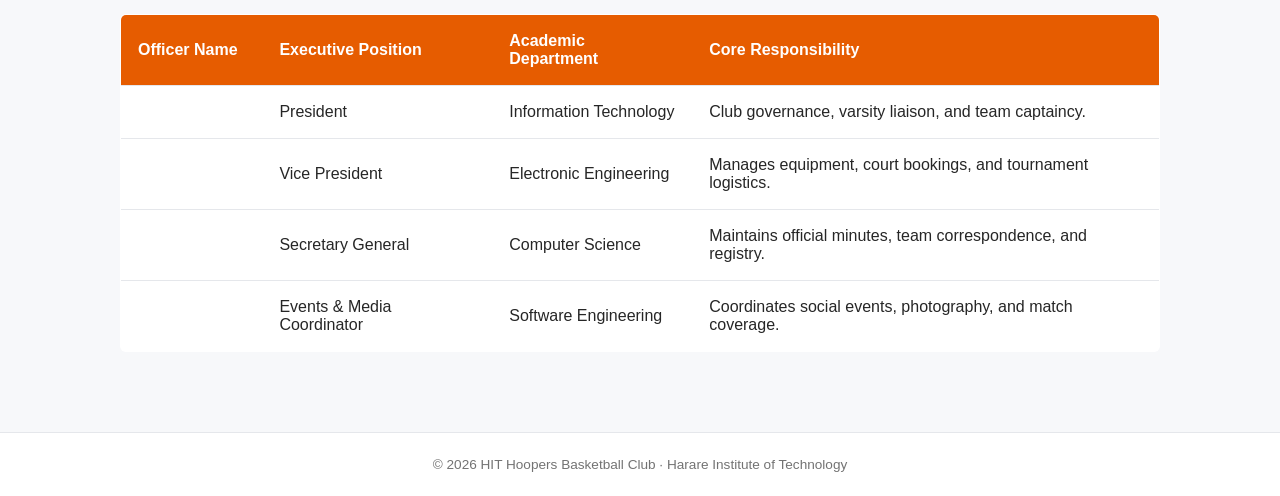
==== commit e4e9af23: "feat(ui): upgrade theme switcher to sleek SVG icon design with cache-busting and instant inline hand" ====
--- a/about.html
+++ b/about.html
@@ -4,11 +4,22 @@
   <meta charset="UTF-8">
   <meta name="viewport" content="width=device-width, initial-scale=1.0">
   <title>HIT Hoopers | About Us</title>
-  <link rel="stylesheet" href="css/style.css">
+  <link rel="stylesheet" href="css/style.css?v=2.2">
   <script>
-    (function(){var s=localStorage.getItem('hit_hoopers_theme');var d=window.matchMedia&&window.matchMedia('(prefers-color-scheme: dark)').matches;document.documentElement.setAttribute('data-theme',s||(d?'dark':'light'));})();
+    (function(){
+      var s=localStorage.getItem('hit_hoopers_theme');
+      var d=window.matchMedia&&window.matchMedia('(prefers-color-scheme: dark)').matches;
+      var t=s||(d?'dark':'light');
+      document.documentElement.setAttribute('data-theme',t);
+      window.toggleTheme=function(){
+        var now=document.documentElement.getAttribute('data-theme')||'dark';
+        var next=(now==='light')?'dark':'light';
+        document.documentElement.setAttribute('data-theme',next);
+        localStorage.setItem('hit_hoopers_theme',next);
+      };
+    })();
   </script>
-  <script src="JS/script.js" defer></script>
+  <script src="JS/script.js?v=2.2" defer></script>
 </head>
 <body>
   <header class="site-header">
@@ -22,9 +33,21 @@
         <li><a href="contact.html">Join Us</a></li>
         <li><a href="members.php">Members</a></li>
       </ul>
-      <button id="theme-toggle" class="theme-toggle-btn" type="button" aria-label="Toggle theme" title="Switch between Dark and Light mode">
-        <span class="theme-icon">🌙</span>
-        <span class="theme-label">Dark</span>
+      <button id="theme-toggle" class="theme-toggle-btn" type="button" onclick="toggleTheme()" aria-label="Toggle light or dark theme" title="Toggle Light / Dark mode">
+        <svg class="theme-icon sun-icon" width="20" height="20" viewBox="0 0 24 24" fill="none" stroke="currentColor" stroke-width="2" stroke-linecap="round" stroke-linejoin="round">
+          <circle cx="12" cy="12" r="5"></circle>
+          <line x1="12" y1="1" x2="12" y2="3"></line>
+          <line x1="12" y1="21" x2="12" y2="23"></line>
+          <line x1="4.22" y1="4.22" x2="5.64" y2="5.64"></line>
+          <line x1="18.36" y1="18.36" x2="19.78" y2="19.78"></line>
+          <line x1="1" y1="12" x2="3" y2="12"></line>
+          <line x1="21" y1="12" x2="23" y2="12"></line>
+          <line x1="4.22" y1="19.78" x2="5.64" y2="18.36"></line>
+          <line x1="18.36" y1="5.64" x2="19.78" y2="4.22"></line>
+        </svg>
+        <svg class="theme-icon moon-icon" width="20" height="20" viewBox="0 0 24 24" fill="none" stroke="currentColor" stroke-width="2" stroke-linecap="round" stroke-linejoin="round">
+          <path d="M21 12.79A9 9 0 1 1 11.21 3 7 7 0 0 0 21 12.79z"></path>
+        </svg>
       </button>
     </nav>
   </header>
--- a/css/style.css
+++ b/css/style.css
@@ -139,33 +139,68 @@
   color: var(--accent);
 }
 
-/* Interactive Theme Toggle Button */
+/* Interactive Theme Toggle Button (Circular SVG Icon Design) */
 .theme-toggle-btn {
   align-items: center;
   background-color: var(--theme-btn-bg);
   border: 1px solid var(--theme-btn-border);
-  border-radius: 20px;
-  color: var(--theme-btn-text);
+  border-radius: 50%;
+  color: var(--accent);
   cursor: pointer;
   display: inline-flex;
-  font-family: inherit;
-  font-size: 0.85rem;
-  font-weight: 600;
-  gap: 7px;
-  padding: 7px 14px;
-  transition: all 0.25s ease;
+  height: 42px;
+  justify-content: center;
+  outline: none;
+  padding: 0;
+  transition: all 0.3s cubic-bezier(0.4, 0, 0.2, 1);
   user-select: none;
+  width: 42px;
+  flex-shrink: 0;
+  box-shadow: 0 2px 8px rgba(0, 0, 0, 0.25);
 }
 
 .theme-toggle-btn:hover {
+  background-color: var(--bg-card-hover);
   border-color: var(--accent);
-  color: var(--accent);
-  transform: translateY(-1px);
+  box-shadow: 0 0 16px rgba(244, 122, 32, 0.4);
+  transform: scale(1.1) rotate(15deg);
+}
+
+.theme-toggle-btn:active {
+  transform: scale(0.95);
 }
 
 .theme-toggle-btn .theme-icon {
-  font-size: 1rem;
-  line-height: 1;
+  display: block;
+  height: 20px;
+  stroke: currentColor;
+  transition: transform 0.3s ease;
+  width: 20px;
+}
+
+/* Display Sun icon in light theme, Moon icon in dark theme */
+.theme-toggle-btn .sun-icon {
+  display: none;
+}
+.theme-toggle-btn .moon-icon {
+  display: block;
+  color: #f47a20;
+}
+
+[data-theme="light"] .theme-toggle-btn .sun-icon {
+  display: block;
+  color: #ea580c;
+}
+[data-theme="light"] .theme-toggle-btn .moon-icon {
+  display: none;
+}
+
+[data-theme="dark"] .theme-toggle-btn .sun-icon {
+  display: none;
+}
+[data-theme="dark"] .theme-toggle-btn .moon-icon {
+  display: block;
+  color: #f47a20;
 }
 
 .hero {
